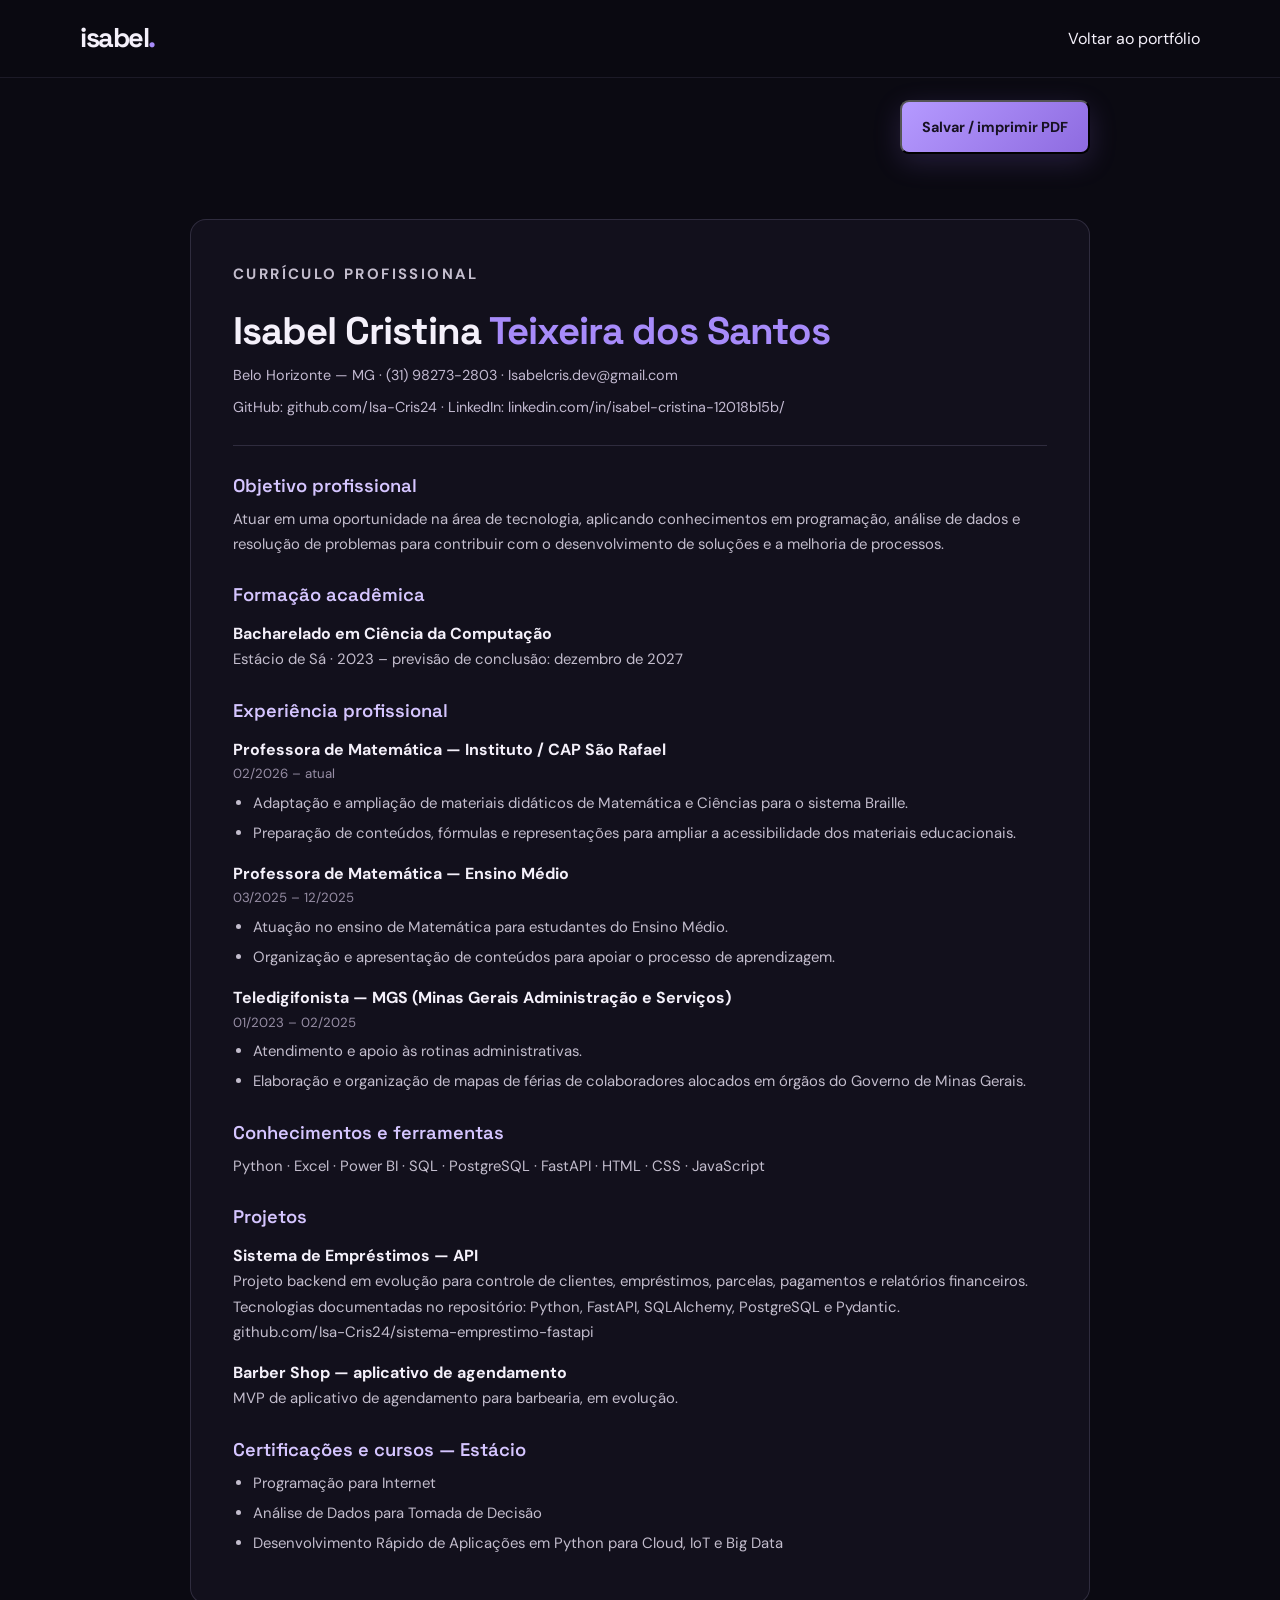
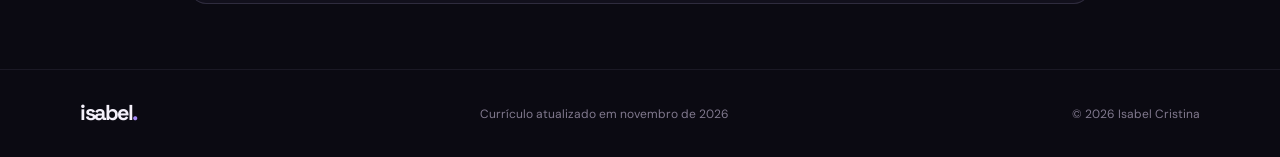
==== curriculo.html @ 8a37e99f "Cria currículo web atualizado com contato e experiências" ====
<!DOCTYPE html>
<html lang="pt-BR">
<head>
<meta charset="UTF-8">
<meta name="viewport" content="width=device-width, initial-scale=1.0">
<meta name="description" content="Currículo profissional de Isabel Cristina Teixeira dos Santos.">
<meta name="theme-color" content="#0b0a12">
<title>Currículo | Isabel Cristina</title>
<link rel="preconnect" href="https://fonts.googleapis.com">
<link rel="preconnect" href="https://fonts.gstatic.com" crossorigin>
<link href="https://fonts.googleapis.com/css2?family=DM+Sans:wght@400;500;600;700&family=Space+Grotesk:wght@500;600;700&display=swap" rel="stylesheet">
<link rel="stylesheet" href="css/style.css">
<style>
.resume{max-width:900px;margin:65px auto;padding:42px;background:#12101c;border:1px solid rgba(213,197,255,.15);border-radius:16px}
.resume-head{display:flex;justify-content:space-between;gap:24px;align-items:flex-start;border-bottom:1px solid rgba(213,197,255,.15);padding-bottom:25px;margin-bottom:28px}
.resume h1{font:700 2.4rem 'Space Grotesk',sans-serif;letter-spacing:-1px}
.resume h1 span{color:#a78bfa}
.resume .contact{color:#c2b9d0;font-size:.9rem;margin-top:8px}
.resume h2{font:600 1.15rem 'Space Grotesk',sans-serif;color:#d5c5ff;margin:26px 0 10px}
.resume p,.resume li{color:#c3bdcd;font-size:.93rem}
.resume ul{padding-left:20px}
.resume li{margin:5px 0}
.resume .job{margin:14px 0}
.resume .job strong{color:#f4f0fa}
.resume .muted{color:#968da4;font-size:.83rem}
.resume-actions{display:flex;justify-content:flex-end;gap:10px;max-width:900px;margin:22px auto}
@media(max-width:700px){.resume{margin:25px 18px;padding:24px}.resume-head{display:block}.resume h1{font-size:1.8rem}.resume-actions{margin:18px}}
@media print{body{background:#fff;color:#171222}.site-header,.resume-actions,.footer{display:none!important}.resume{margin:0 auto;padding:20px;background:#fff;border:0;color:#171222}.resume h1,.resume .job strong{color:#171222}.resume h1 span,.resume h2{color:#6240a5}.resume p,.resume li,.resume .contact,.resume .muted{color:#333}.resume h2{break-after:avoid}.resume .job{break-inside:avoid}}
</style>
</head>
<body>
<header class="site-header"><nav class="nav container"><a class="brand" href="index.html">isabel<span>.</span></a><a class="nav-contact" href="index.html#contato">Voltar ao portfólio</a></nav></header>
<main class="container">
<div class="resume-actions"><button class="button button-primary" onclick="window.print()">Salvar / imprimir PDF</button></div>
<article class="resume">
<div class="resume-head"><div><p class="eyebrow">CURRÍCULO PROFISSIONAL</p><h1>Isabel Cristina <span>Teixeira dos Santos</span></h1><p class="contact">Belo Horizonte — MG · (31) 98273-2803 · Isabelcris.dev@gmail.com</p><p class="contact">GitHub: github.com/Isa-Cris24 · LinkedIn: linkedin.com/in/isabel-cristina-12018b15b/</p></div></div>
<h2>Objetivo profissional</h2>
<p>Atuar em uma oportunidade na área de tecnologia, aplicando conhecimentos em programação, análise de dados e resolução de problemas para contribuir com o desenvolvimento de soluções e a melhoria de processos.</p>
<h2>Formação acadêmica</h2>
<div class="job"><strong>Bacharelado em Ciência da Computação</strong><p>Estácio de Sá · 2023 – previsão de conclusão: dezembro de 2027</p></div>
<h2>Experiência profissional</h2>
<div class="job"><strong>Professora de Matemática — Instituto / CAP São Rafael</strong><p class="muted">02/2026 – atual</p><ul><li>Adaptação e ampliação de materiais didáticos de Matemática e Ciências para o sistema Braille.</li><li>Preparação de conteúdos, fórmulas e representações para ampliar a acessibilidade dos materiais educacionais.</li></ul></div>
<div class="job"><strong>Professora de Matemática — Ensino Médio</strong><p class="muted">03/2025 – 12/2025</p><ul><li>Atuação no ensino de Matemática para estudantes do Ensino Médio.</li><li>Organização e apresentação de conteúdos para apoiar o processo de aprendizagem.</li></ul></div>
<div class="job"><strong>Teledigifonista — MGS (Minas Gerais Administração e Serviços)</strong><p class="muted">01/2023 – 02/2025</p><ul><li>Atendimento e apoio às rotinas administrativas.</li><li>Elaboração e organização de mapas de férias de colaboradores alocados em órgãos do Governo de Minas Gerais.</li></ul></div>
<h2>Conhecimentos e ferramentas</h2>
<p>Python · Excel · Power BI · SQL · PostgreSQL · FastAPI · HTML · CSS · JavaScript</p>
<h2>Projetos</h2>
<div class="job"><strong>Sistema de Empréstimos — API</strong><p>Projeto backend em evolução para controle de clientes, empréstimos, parcelas, pagamentos e relatórios financeiros. Tecnologias documentadas no repositório: Python, FastAPI, SQLAlchemy, PostgreSQL e Pydantic.</p><p><a href="https://github.com/Isa-Cris24/sistema-emprestimo-fastapi" target="_blank" rel="noopener noreferrer">github.com/Isa-Cris24/sistema-emprestimo-fastapi</a></p></div>
<div class="job"><strong>Barber Shop — aplicativo de agendamento</strong><p>MVP de aplicativo de agendamento para barbearia, em evolução.</p></div>
<h2>Certificações e cursos — Estácio</h2>
<ul><li>Programação para Internet</li><li>Análise de Dados para Tomada de Decisão</li><li>Desenvolvimento Rápido de Aplicações em Python para Cloud, IoT e Big Data</li></ul>
</article>
</main>
<footer class="footer"><div class="container footer-inner"><a class="brand" href="index.html">isabel<span>.</span></a><p>Currículo atualizado em novembro de 2026</p><span>© 2026 Isabel Cristina</span></div></footer>
</body>
</html>
---- css/style.css ----
:root{--bg:#0b0a12;--surface:#12101c;--surface-2:#191625;--text:#f4f0fa;--muted:#aaa3b8;--purple:#a78bfa;--lilac:#d5c5ff;--line:rgba(213,197,255,.14);--container:1120px;--font:'DM Sans',sans-serif;--display:'Space Grotesk',sans-serif}
*{box-sizing:border-box;margin:0;padding:0}
html{scroll-behavior:smooth;scroll-padding-top:88px}
body{background:var(--bg);color:var(--text);font-family:var(--font);line-height:1.7;overflow-x:hidden}
a{color:inherit;text-decoration:none}
img{display:block;max-width:100%}
button{font:inherit}
::selection{background:rgba(167,139,250,.35);color:#fff}
.skip-link{position:absolute;top:-60px;left:1rem;z-index:2000;background:var(--lilac);color:#171222;padding:.7rem 1rem;border-radius:8px}
.skip-link:focus{top:1rem}
.container{width:min(var(--container),calc(100% - 48px));margin-inline:auto}
.section{padding:112px 0}
.section-muted{background:linear-gradient(180deg,rgba(25,22,37,.72),rgba(18,16,28,.72));border-block:1px solid rgba(213,197,255,.06)}
.site-header{height:78px;position:sticky;top:0;z-index:100;background:rgba(11,10,18,.84);backdrop-filter:blur(18px);border-bottom:1px solid rgba(213,197,255,.09)}
.nav{height:100%;display:flex;align-items:center;justify-content:space-between}
.brand{font-family:var(--display);font-size:1.7rem;font-weight:700;letter-spacing:-1.5px}
.brand span{color:var(--purple)}
.nav-links{display:flex;align-items:center;gap:32px;list-style:none}
.nav-links a{font-size:.9rem;color:#c5bfd0;transition:color .2s}
.nav-links a:hover,.nav-links a:focus-visible{color:var(--lilac)}
.nav-links .nav-contact{border:1px solid rgba(167,139,250,.5);padding:10px 16px;border-radius:8px;color:var(--lilac)}
.nav-contact i{font-size:.75rem;margin-left:5px}
.menu-toggle{display:none;background:none;border:0;color:var(--text);font-size:1.4rem;cursor:pointer}
.hero{min-height:calc(100svh - 78px);position:relative;display:flex;align-items:center;overflow:hidden;padding:90px 0 105px}
.hero-grid{display:grid;grid-template-columns:1.15fr .85fr;align-items:center;gap:70px;position:relative;z-index:1}
.hero-glow{position:absolute;border-radius:50%;filter:blur(90px);opacity:.16;pointer-events:none}
.glow-one{width:430px;height:430px;background:#8956e8;top:8%;left:-180px}
.glow-two{width:360px;height:360px;background:#5b3c9e;right:-130px;bottom:-80px}
.eyebrow{font-size:.72rem;letter-spacing:2.4px;color:var(--lilac);font-weight:700;margin-bottom:18px}
.status-dot{display:inline-block;width:7px;height:7px;background:#a78bfa;border-radius:50%;margin-right:8px;box-shadow:0 0 12px #a78bfa}
.hero-greeting{font-size:1.1rem;color:var(--muted);margin-bottom:4px}
.hero h1{font:700 clamp(3.6rem,7vw,6.4rem)/1.02 var(--display);letter-spacing:-5px;margin-bottom:18px}
.hero h1 span,.section-heading h2 span{color:var(--purple)}
.hero h2{font:500 clamp(1.15rem,2vw,1.55rem)/1.5 var(--display);color:#e5dff0;letter-spacing:-.5px}
.role-line{color:var(--muted);font-size:.92em}
.typing{color:var(--lilac);font-weight:600}
.cursor{color:var(--purple);animation:blink .8s infinite}
@keyframes blink{50%{opacity:0}}
.hero-description{max-width:590px;color:var(--muted);font-size:1.02rem;margin:24px 0 30px}
.hero-actions,.contact-actions{display:flex;flex-wrap:wrap;gap:13px}
.button{display:inline-flex;align-items:center;gap:10px;justify-content:center;padding:13px 20px;border-radius:9px;font-size:.9rem;font-weight:700;transition:transform .2s,background .2s,border .2s}
.button:hover{transform:translateY(-3px)}
.button-primary{background:linear-gradient(135deg,#b59aff,#8e6be0);color:#171222;box-shadow:0 8px 28px rgba(142,107,224,.2)}
.button-secondary{border:1px solid rgba(213,197,255,.25);color:var(--text);background:rgba(255,255,255,.02)}
.button-secondary:hover{border-color:var(--purple)}
.social-links{display:flex;gap:18px;margin-top:34px}
.social-links a{width:38px;height:38px;display:grid;place-items:center;border:1px solid var(--line);border-radius:50%;color:#cfc4e4;transition:.2s}
.social-links a:hover{background:var(--surface-2);color:var(--lilac);transform:translateY(-3px)}
.hero-visual{display:flex;align-items:center;flex-direction:column}
.portrait-frame{width:min(360px,80vw);aspect-ratio:1;position:relative;display:grid;place-items:center}
.hero-photo{width:76%;height:76%;object-fit:cover;object-position:center 30%;border-radius:50%;position:relative;z-index:2;border:5px solid #211a32;box-shadow:0 25px 80px rgba(0,0,0,.5)}
.portrait-orbit{position:absolute;border:1px solid rgba(185,157,255,.32);border-radius:50%;inset:4%;transform:rotate(-24deg)}
.orbit-b{inset:0;border-color:rgba(185,157,255,.13);transform:rotate(32deg) scaleX(.86)}
.floating-card{position:absolute;z-index:3;right:-3%;bottom:14%;display:flex;gap:12px;align-items:center;padding:13px 17px;background:rgba(25,22,37,.94);border:1px solid rgba(213,197,255,.2);border-radius:13px;box-shadow:0 12px 40px rgba(0,0,0,.4)}
.floating-icon{width:36px;height:36px;display:grid;place-items:center;background:rgba(167,139,250,.17);border-radius:9px;color:var(--lilac)}
.floating-card strong,.floating-card small{display:block;line-height:1.4}
.floating-card strong{font-size:.84rem}
.floating-card small{font-size:.72rem;color:var(--muted)}
.visual-caption{font-size:.75rem;color:#837b91;letter-spacing:.5px;margin-top:18px}
.scroll-cue{position:absolute;bottom:25px;left:50%;transform:translateX(-50%);display:flex;align-items:center;gap:10px;color:#81798e;font-size:.72rem;letter-spacing:1px}
.scroll-cue span{height:26px;width:16px;border:1px solid #726487;border-radius:12px;position:relative}
.scroll-cue span:after{content:"";position:absolute;top:5px;left:6px;width:2px;height:5px;background:var(--lilac);border-radius:3px;animation:scroll 1.4s infinite}
@keyframes scroll{to{transform:translateY(8px);opacity:0}}
.section-heading{max-width:720px;margin:0 auto 55px;text-align:center}
.section-heading .eyebrow{margin-bottom:13px}
.section-heading h2{font:600 clamp(2rem,4vw,3rem)/1.2 var(--display);letter-spacing:-1.5px}
.section-intro{color:var(--muted);margin:16px auto 0;max-width:590px}
.about-grid{display:grid;grid-template-columns:1fr;gap:0;align-items:center;max-width:820px;margin:auto}.about-copy{max-width:820px}
.about-photo-wrap{display:none}
.about-photo{display:none}
.photo-decoration{position:absolute;inset:18px -18px -18px 18px;border:1px solid rgba(167,139,250,.55);border-radius:16px}
.about-copy p{color:var(--muted);margin-bottom:17px}
.about-copy strong{color:#e7dcff;font-weight:600}
.about-highlights{display:flex;flex-wrap:wrap;gap:10px;margin-top:27px}
.about-highlights div{display:flex;align-items:center;gap:9px;padding:10px 13px;border:1px solid var(--line);border-radius:8px;color:#d9d0e8;font-size:.8rem;background:rgba(255,255,255,.018)}
.about-highlights i{color:var(--purple)}
.timeline{max-width:820px;margin:auto;position:relative}
.timeline:before{content:"";position:absolute;left:21px;top:10px;bottom:10px;width:1px;background:linear-gradient(var(--purple),rgba(167,139,250,.1))}
.timeline-item{position:relative;padding-left:66px;margin-bottom:25px}
.timeline-marker{position:absolute;left:0;top:21px;width:43px;height:43px;display:grid;place-items:center;border-radius:12px;background:#211a32;border:1px solid rgba(167,139,250,.35);color:var(--lilac);z-index:1}
.timeline-card{background:rgba(255,255,255,.025);border:1px solid var(--line);padding:23px 26px;border-radius:13px}
.timeline-meta,.project-topline{display:flex;align-items:center;justify-content:space-between;gap:12px;flex-wrap:wrap}
.timeline-meta{font-size:.77rem;color:var(--lilac);margin-bottom:9px}
.tag{font-size:.68rem;padding:4px 9px;border:1px solid rgba(167,139,250,.25);border-radius:20px;color:#cfc0ef;background:rgba(167,139,250,.08);white-space:nowrap}
.timeline-card h3,.project-content h3{font:600 1.2rem var(--display);margin-bottom:5px}
.timeline-card h4{font-size:.86rem;color:#b2a7c5;font-weight:500;margin-bottom:12px}
.timeline-card p{color:var(--muted);font-size:.9rem}
.project-grid{display:grid;grid-template-columns:repeat(2,1fr);gap:22px}
.project-card{overflow:hidden;border:1px solid var(--line);border-radius:15px;background:linear-gradient(145deg,#171422,#100e18);transition:transform .25s,border-color .25s}
.project-card:hover{transform:translateY(-5px);border-color:rgba(167,139,250,.45)}
.project-featured{grid-column:1/-1;display:grid;grid-template-columns:.85fr 1.15fr}
.project-art{min-height:220px;position:relative;display:grid;place-items:center;overflow:hidden;background:radial-gradient(circle at 50% 40%,rgba(129,91,205,.28),transparent 65%),#151120}
.project-featured .project-art{min-height:310px}
.art-window{width:62%;padding:23px;background:#100e18;border:1px solid rgba(190,165,255,.28);border-radius:12px;box-shadow:0 18px 55px #08070d;transform:rotate(-5deg)}
.art-window span{display:inline-block;width:7px;height:7px;border-radius:50%;background:#a78bfa;margin-right:4px}
.art-window code{display:block;color:#cfc1f5;font:500 .9rem/2 var(--display);margin-top:20px}
.art-symbol{position:absolute;right:12%;bottom:12%;font-size:2rem;color:rgba(207,190,255,.45)}
.art-mobile{background:radial-gradient(circle,rgba(142,107,224,.25),transparent 68%),#151120}
.phone-mock{width:130px;height:205px;border:4px solid #51446e;border-radius:22px;background:#0c0a12;padding:12px 8px;box-shadow:0 15px 40px #09070e;transform:rotate(7deg)}
.phone-speaker{height:4px;width:34px;background:#554b68;border-radius:5px;margin:0 auto 14px}
.phone-screen{display:flex;flex-direction:column;align-items:center;gap:8px;text-align:center;color:#e7dcff;font-size:.7rem}
.phone-screen>i{font-size:1.3rem;color:#b69aff}
.phone-screen small{font-size:.55rem;color:#aaa}
.phone-slot{width:100%;padding:5px 2px;background:#211a32;border-radius:5px;font-size:.56rem}
.art-access{background:radial-gradient(circle,rgba(142,107,224,.23),transparent 68%),#151120}
.braille-dots{display:grid;grid-template-columns:repeat(2,13px);grid-template-rows:repeat(3,13px);gap:10px;transform:rotate(-12deg)}
.braille-dots i{width:13px;height:13px;border-radius:50%;background:#c5aaff;box-shadow:0 0 16px rgba(167,139,250,.4)}
.project-content{padding:27px}
.project-type{font-size:.68rem;letter-spacing:1.4px;color:var(--lilac);font-weight:700}
.project-content h3{font-size:1.35rem;margin:15px 0 10px}
.project-content>p{font-size:.88rem;color:var(--muted)}
.tech-list{display:flex;flex-wrap:wrap;gap:7px;margin:19px 0}
.tech-list span,.skill-chips span{font-size:.7rem;padding:6px 9px;border-radius:6px;background:rgba(167,139,250,.09);border:1px solid rgba(167,139,250,.15);color:#d5c9ed}
.project-link{display:inline-flex;gap:9px;align-items:center;font-size:.82rem;color:var(--lilac);font-weight:700;margin-top:4px}
.project-link:hover{color:#fff}
.project-note{font-size:.72rem!important;color:#857d91!important;margin-top:-8px}
.projects-footnote{font-size:.78rem;color:#837b91;margin-top:24px;text-align:center}
.skills-grid{display:grid;grid-template-columns:repeat(3,1fr);gap:18px}
.skill-group{padding:27px;background:rgba(255,255,255,.025);border:1px solid var(--line);border-radius:13px}
.skill-icon{width:45px;height:45px;display:grid;place-items:center;background:rgba(167,139,250,.12);border-radius:11px;color:var(--lilac);font-size:1.1rem;margin-bottom:19px}
.skill-group h3{font:600 1.05rem var(--display);margin-bottom:17px}
.skill-chips{display:flex;flex-wrap:wrap;gap:8px}
.skill-chips span{font-size:.72rem}
.education-card{max-width:780px;margin:0 auto 18px;display:flex;align-items:center;gap:22px;padding:25px;background:linear-gradient(110deg,rgba(167,139,250,.12),rgba(255,255,255,.02));border:1px solid rgba(167,139,250,.23);border-radius:13px}
.education-icon{width:58px;height:58px;flex-shrink:0;display:grid;place-items:center;border-radius:13px;background:#251d38;color:var(--lilac);font-size:1.5rem}
.education-label{font-size:.68rem;letter-spacing:1.5px;color:var(--lilac);font-weight:700}
.education-card h3{font:600 1.35rem var(--display);margin:5px 0}
.education-card p,.cert-card p{font-size:.82rem;color:var(--muted)}
.cert-grid{max-width:780px;margin:auto;display:grid;grid-template-columns:1fr 1fr;gap:13px}
.cert-card{display:flex;gap:15px;align-items:flex-start;padding:19px;background:rgba(255,255,255,.025);border:1px solid var(--line);border-radius:11px}
.cert-card:last-child{grid-column:1/-1}
.cert-card>i{color:var(--purple);font-size:1.2rem;margin-top:4px}
.cert-card h3{font:600 .94rem/1.4 var(--display);margin-bottom:6px}
.contact-section{padding:75px 0;background:radial-gradient(ellipse at 15% 50%,rgba(120,83,191,.2),transparent 55%),#151120;border-block:1px solid var(--line)}
.contact-inner{display:flex;align-items:center;justify-content:space-between;gap:35px}
.contact-inner h2{font:600 clamp(1.8rem,4vw,2.8rem)/1.2 var(--display);letter-spacing:-1px}
.contact-inner p:not(.eyebrow){color:var(--muted);max-width:550px;margin-top:12px}
.contact-actions{flex-shrink:0}
.footer{padding:25px 0;border-top:1px solid rgba(213,197,255,.08)}
.footer-inner{display:flex;align-items:center;justify-content:space-between;gap:20px}
.footer-inner p,.footer-inner>span{font-size:.75rem;color:#81798e}
.footer .brand{font-size:1.35rem}
:focus-visible{outline:2px solid var(--lilac);outline-offset:4px}
@media(max-width:900px){.nav-links{gap:18px}.hero-grid{gap:30px}.hero h1{letter-spacing:-3px}.about-grid{gap:45px}.skills-grid{grid-template-columns:1fr 1fr}.skill-group:last-child{grid-column:1/-1}.project-featured{grid-template-columns:1fr 1fr}}
@media(max-width:700px){.container{width:min(100% - 36px,var(--container))}.section{padding:78px 0}.site-header{height:68px}.menu-toggle{display:block}.nav-links{display:none;position:absolute;top:68px;left:0;right:0;padding:15px 22px 22px;background:rgba(15,13,23,.98);border-bottom:1px solid var(--line);flex-direction:column;align-items:stretch;gap:0}.nav-links.open{display:flex}.nav-links li a{display:block;padding:12px 4px}.nav-links .nav-contact{display:inline-block;margin-top:8px;padding:9px 13px}.hero{min-height:auto;padding:76px 0 95px}.hero-grid{grid-template-columns:1fr;text-align:center;gap:42px}.hero-copy{order:1}.hero-visual{order:0}.hero-description{margin-inline:auto}.hero-actions,.social-links{justify-content:center}.hero h1{font-size:clamp(3.4rem,14vw,5.2rem)}.hero h2{font-size:1.12rem}.portrait-frame{width:min(270px,72vw)}.floating-card{right:-5%;bottom:10%}.scroll-cue{display:none}.section-heading{margin-bottom:38px}.section-heading h2{font-size:2rem}.about-grid{grid-template-columns:1fr;gap:40px}.about-photo-wrap{width:210px}.about-copy{text-align:left}.project-grid{grid-template-columns:1fr}.project-featured{grid-column:auto;grid-template-columns:1fr}.project-featured .project-art{min-height:230px}.project-art{min-height:205px}.skills-grid{grid-template-columns:1fr}.skill-group:last-child{grid-column:auto}.cert-grid{grid-template-columns:1fr}.cert-card:last-child{grid-column:auto}.contact-inner{align-items:flex-start;flex-direction:column}.footer-inner{flex-direction:column;text-align:center;gap:8px}}
@media(max-width:420px){.hero-actions{flex-direction:column}.hero-actions .button{width:100%}.timeline-item{padding-left:52px}.timeline:before{left:17px}.timeline-marker{width:36px;height:36px}.timeline-card{padding:19px}.education-card{align-items:flex-start;padding:19px}.education-icon{width:45px;height:45px}.floating-card{right:-10%;padding:10px 12px}}
@media(prefers-reduced-motion:reduce){*,*::before,*::after{scroll-behavior:auto!important;animation-duration:.01ms!important;animation-iteration-count:1!important;transition-duration:.01ms!important}}

.contact-phone{margin-top:10px;color:var(--lilac)!important;font-weight:600}
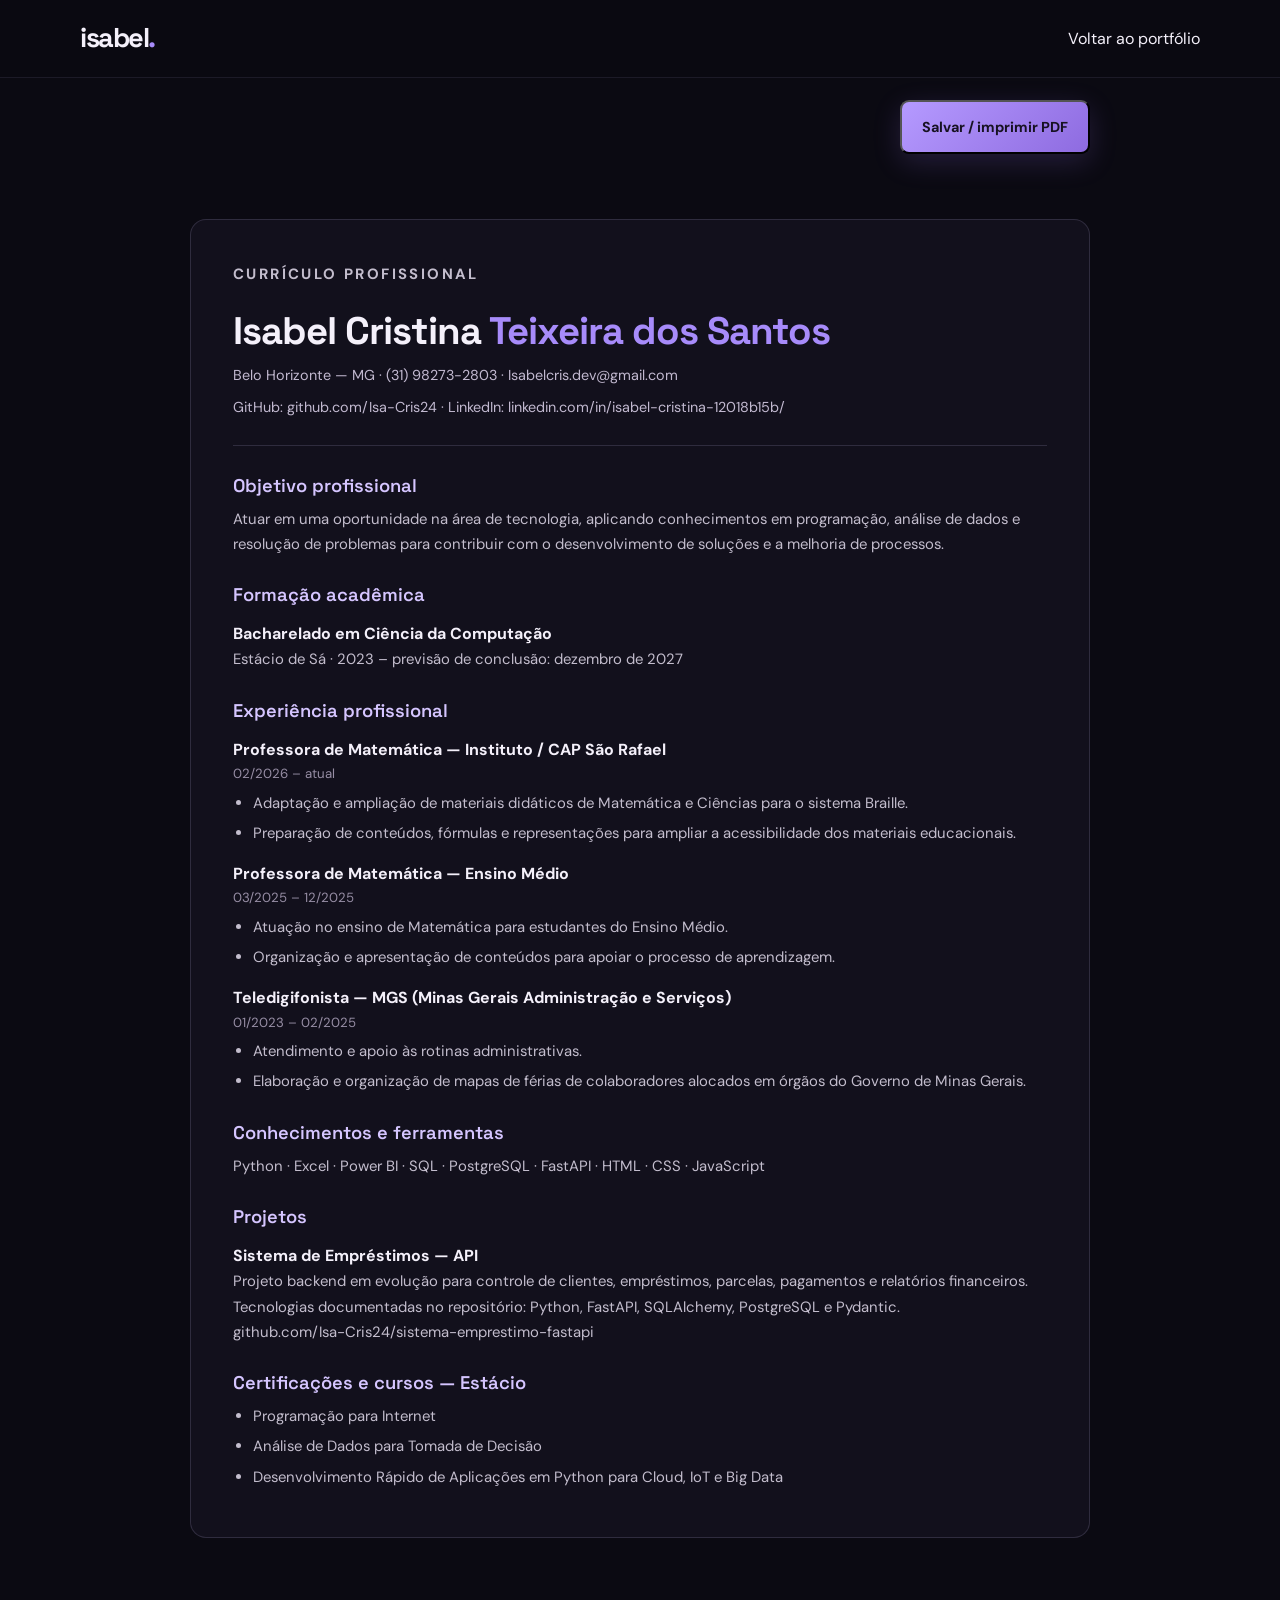
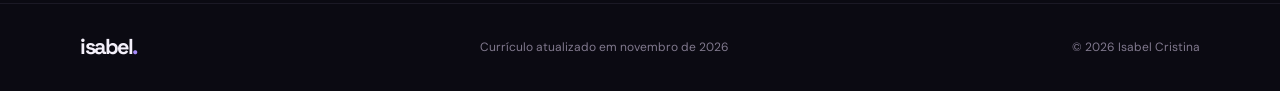
==== commit 29b7dfc8: "Remove Barber Shop do currículo web" ====
--- a/curriculo.html
+++ b/curriculo.html
@@ -46,7 +46,6 @@
 <p>Python · Excel · Power BI · SQL · PostgreSQL · FastAPI · HTML · CSS · JavaScript</p>
 <h2>Projetos</h2>
 <div class="job"><strong>Sistema de Empréstimos — API</strong><p>Projeto backend em evolução para controle de clientes, empréstimos, parcelas, pagamentos e relatórios financeiros. Tecnologias documentadas no repositório: Python, FastAPI, SQLAlchemy, PostgreSQL e Pydantic.</p><p><a href="https://github.com/Isa-Cris24/sistema-emprestimo-fastapi" target="_blank" rel="noopener noreferrer">github.com/Isa-Cris24/sistema-emprestimo-fastapi</a></p></div>
-<div class="job"><strong>Barber Shop — aplicativo de agendamento</strong><p>MVP de aplicativo de agendamento para barbearia, em evolução.</p></div>
 <h2>Certificações e cursos — Estácio</h2>
 <ul><li>Programação para Internet</li><li>Análise de Dados para Tomada de Decisão</li><li>Desenvolvimento Rápido de Aplicações em Python para Cloud, IoT e Big Data</li></ul>
 </article>
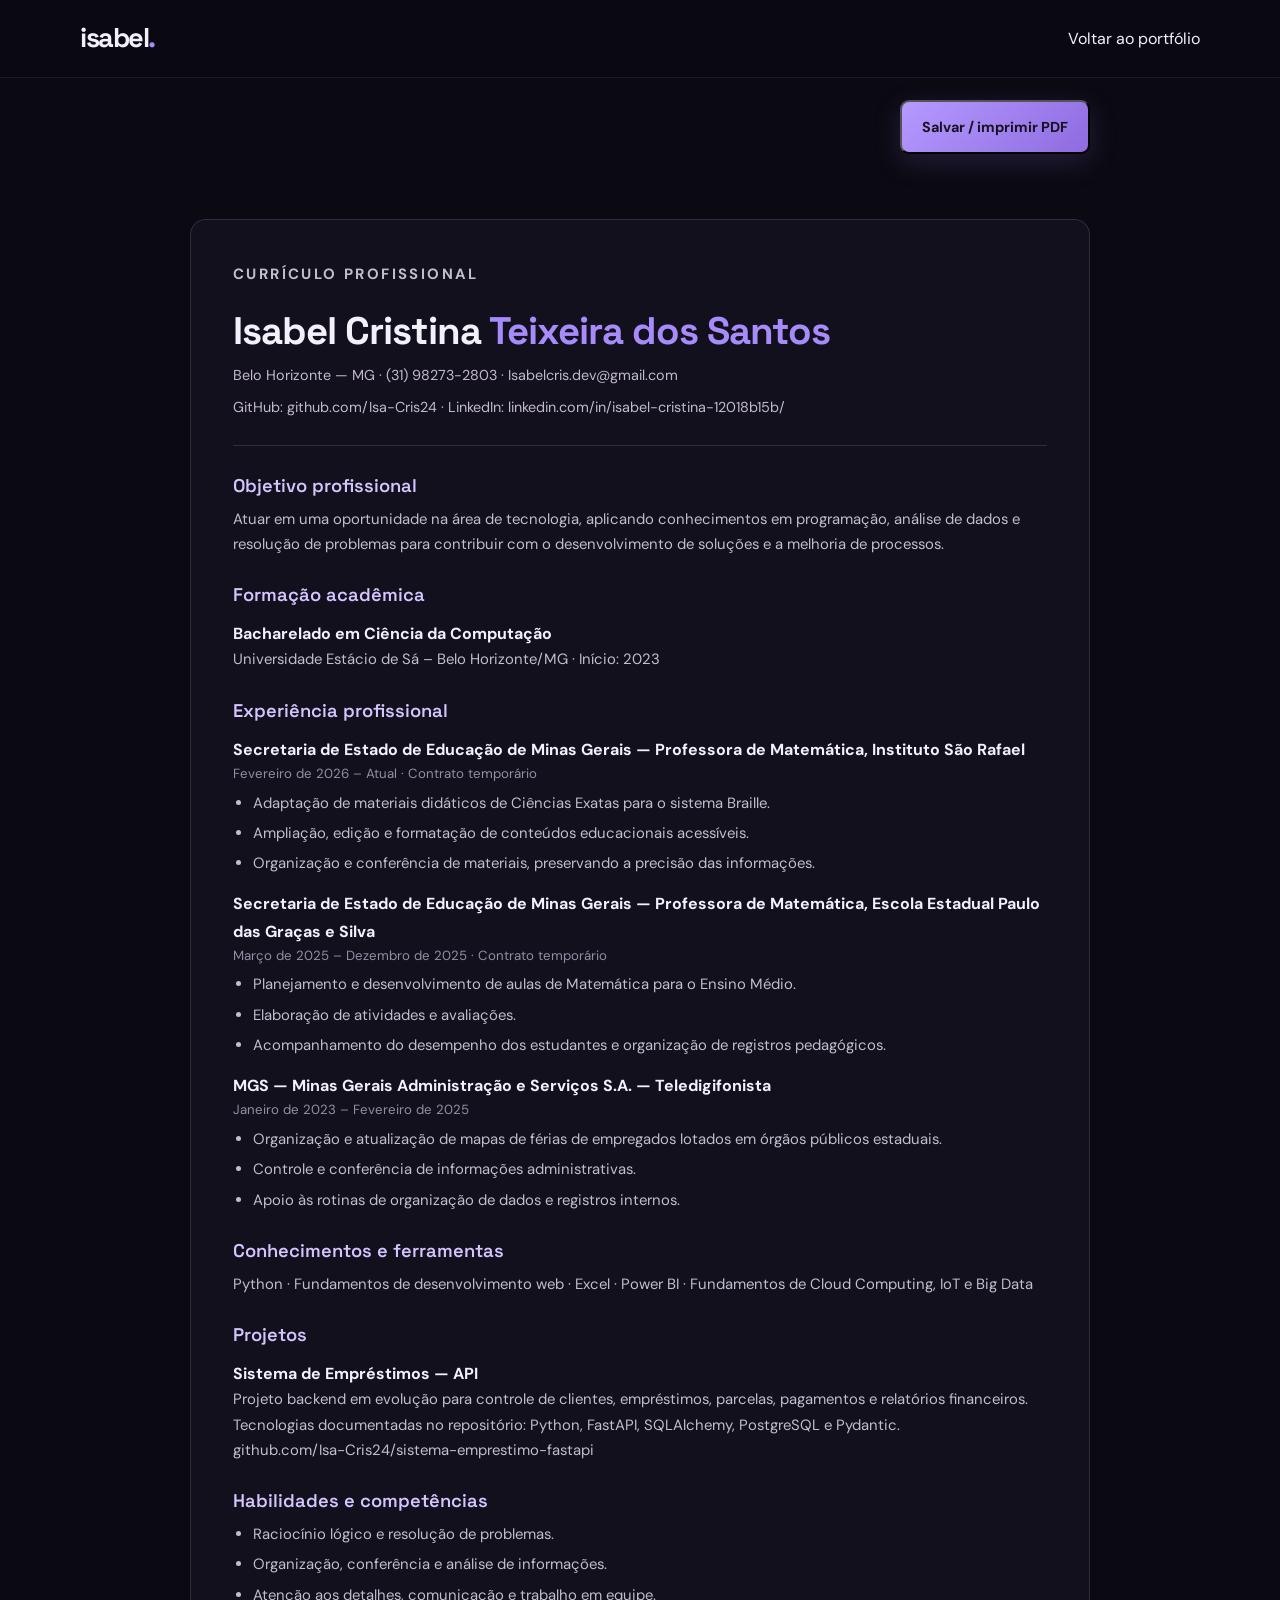
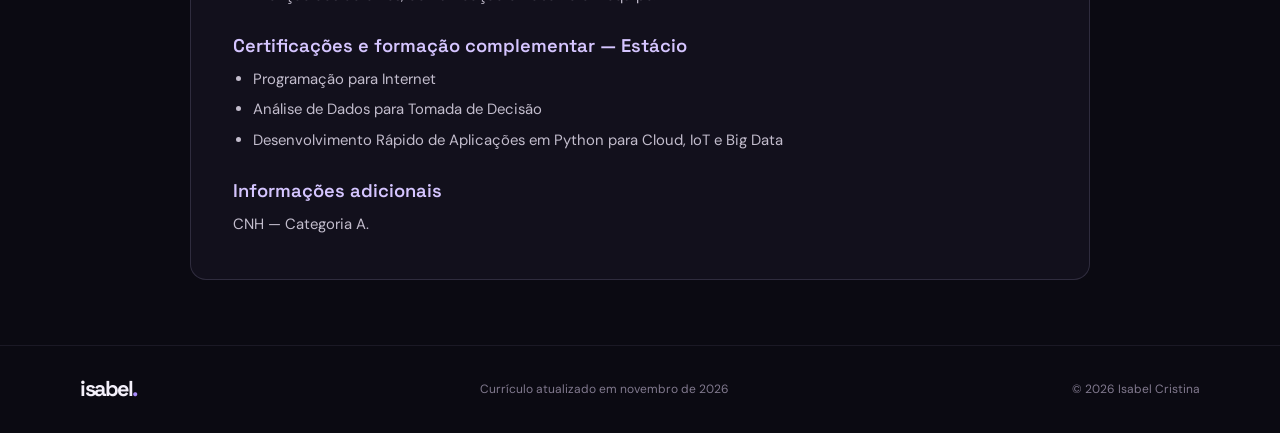
==== commit 7056bb25: "Atualiza currículo web conforme PDF fornecido" ====
--- a/curriculo.html
+++ b/curriculo.html
@@ -37,17 +37,20 @@
 <h2>Objetivo profissional</h2>
 <p>Atuar em uma oportunidade na área de tecnologia, aplicando conhecimentos em programação, análise de dados e resolução de problemas para contribuir com o desenvolvimento de soluções e a melhoria de processos.</p>
 <h2>Formação acadêmica</h2>
-<div class="job"><strong>Bacharelado em Ciência da Computação</strong><p>Estácio de Sá · 2023 – previsão de conclusão: dezembro de 2027</p></div>
+<div class="job"><strong>Bacharelado em Ciência da Computação</strong><p>Universidade Estácio de Sá – Belo Horizonte/MG · Início: 2023</p></div>
 <h2>Experiência profissional</h2>
-<div class="job"><strong>Professora de Matemática — Instituto / CAP São Rafael</strong><p class="muted">02/2026 – atual</p><ul><li>Adaptação e ampliação de materiais didáticos de Matemática e Ciências para o sistema Braille.</li><li>Preparação de conteúdos, fórmulas e representações para ampliar a acessibilidade dos materiais educacionais.</li></ul></div>
-<div class="job"><strong>Professora de Matemática — Ensino Médio</strong><p class="muted">03/2025 – 12/2025</p><ul><li>Atuação no ensino de Matemática para estudantes do Ensino Médio.</li><li>Organização e apresentação de conteúdos para apoiar o processo de aprendizagem.</li></ul></div>
-<div class="job"><strong>Teledigifonista — MGS (Minas Gerais Administração e Serviços)</strong><p class="muted">01/2023 – 02/2025</p><ul><li>Atendimento e apoio às rotinas administrativas.</li><li>Elaboração e organização de mapas de férias de colaboradores alocados em órgãos do Governo de Minas Gerais.</li></ul></div>
+<div class="job"><strong>Secretaria de Estado de Educação de Minas Gerais — Professora de Matemática, Instituto São Rafael</strong><p class="muted">Fevereiro de 2026 – Atual · Contrato temporário</p><ul><li>Adaptação de materiais didáticos de Ciências Exatas para o sistema Braille.</li><li>Ampliação, edição e formatação de conteúdos educacionais acessíveis.</li><li>Organização e conferência de materiais, preservando a precisão das informações.</li></ul></div>
+<div class="job"><strong>Secretaria de Estado de Educação de Minas Gerais — Professora de Matemática, Escola Estadual Paulo das Graças e Silva</strong><p class="muted">Março de 2025 – Dezembro de 2025 · Contrato temporário</p><ul><li>Planejamento e desenvolvimento de aulas de Matemática para o Ensino Médio.</li><li>Elaboração de atividades e avaliações.</li><li>Acompanhamento do desempenho dos estudantes e organização de registros pedagógicos.</li></ul></div>
+<div class="job"><strong>MGS — Minas Gerais Administração e Serviços S.A. — Teledigifonista</strong><p class="muted">Janeiro de 2023 – Fevereiro de 2025</p><ul><li>Organização e atualização de mapas de férias de empregados lotados em órgãos públicos estaduais.</li><li>Controle e conferência de informações administrativas.</li><li>Apoio às rotinas de organização de dados e registros internos.</li></ul></div>
 <h2>Conhecimentos e ferramentas</h2>
-<p>Python · Excel · Power BI · SQL · PostgreSQL · FastAPI · HTML · CSS · JavaScript</p>
+<p>Python · Fundamentos de desenvolvimento web · Excel · Power BI · Fundamentos de Cloud Computing, IoT e Big Data</p>
 <h2>Projetos</h2>
 <div class="job"><strong>Sistema de Empréstimos — API</strong><p>Projeto backend em evolução para controle de clientes, empréstimos, parcelas, pagamentos e relatórios financeiros. Tecnologias documentadas no repositório: Python, FastAPI, SQLAlchemy, PostgreSQL e Pydantic.</p><p><a href="https://github.com/Isa-Cris24/sistema-emprestimo-fastapi" target="_blank" rel="noopener noreferrer">github.com/Isa-Cris24/sistema-emprestimo-fastapi</a></p></div>
-<h2>Certificações e cursos — Estácio</h2>
+<h2>Habilidades e competências</h2>
+<ul><li>Raciocínio lógico e resolução de problemas.</li><li>Organização, conferência e análise de informações.</li><li>Atenção aos detalhes, comunicação e trabalho em equipe.</li></ul>
+<h2>Certificações e formação complementar — Estácio</h2>
 <ul><li>Programação para Internet</li><li>Análise de Dados para Tomada de Decisão</li><li>Desenvolvimento Rápido de Aplicações em Python para Cloud, IoT e Big Data</li></ul>
+<h2>Informações adicionais</h2><p>CNH — Categoria A.</p>
 </article>
 </main>
 <footer class="footer"><div class="container footer-inner"><a class="brand" href="index.html">isabel<span>.</span></a><p>Currículo atualizado em novembro de 2026</p><span>© 2026 Isabel Cristina</span></div></footer>
--- a/css/style.css
+++ b/css/style.css
@@ -147,3 +147,9 @@
 @media(prefers-reduced-motion:reduce){*,*::before,*::after{scroll-behavior:auto!important;animation-duration:.01ms!important;animation-iteration-count:1!important;transition-duration:.01ms!important}}
 
 .contact-phone{margin-top:10px;color:var(--lilac)!important;font-weight:600}
+
+.contact-phone{margin-top:10px;color:var(--lilac)!important;font-weight:600}
+.project-details{margin:18px 0 12px;padding:14px 16px;border:1px solid rgba(167,139,250,.17);background:rgba(167,139,250,.055);border-radius:9px}
+.project-details strong{font-size:.78rem;color:#e8defa}
+.project-details ul{margin:8px 0 0;padding-left:18px;color:var(--muted);font-size:.78rem}
+.project-details li{margin:4px 0}
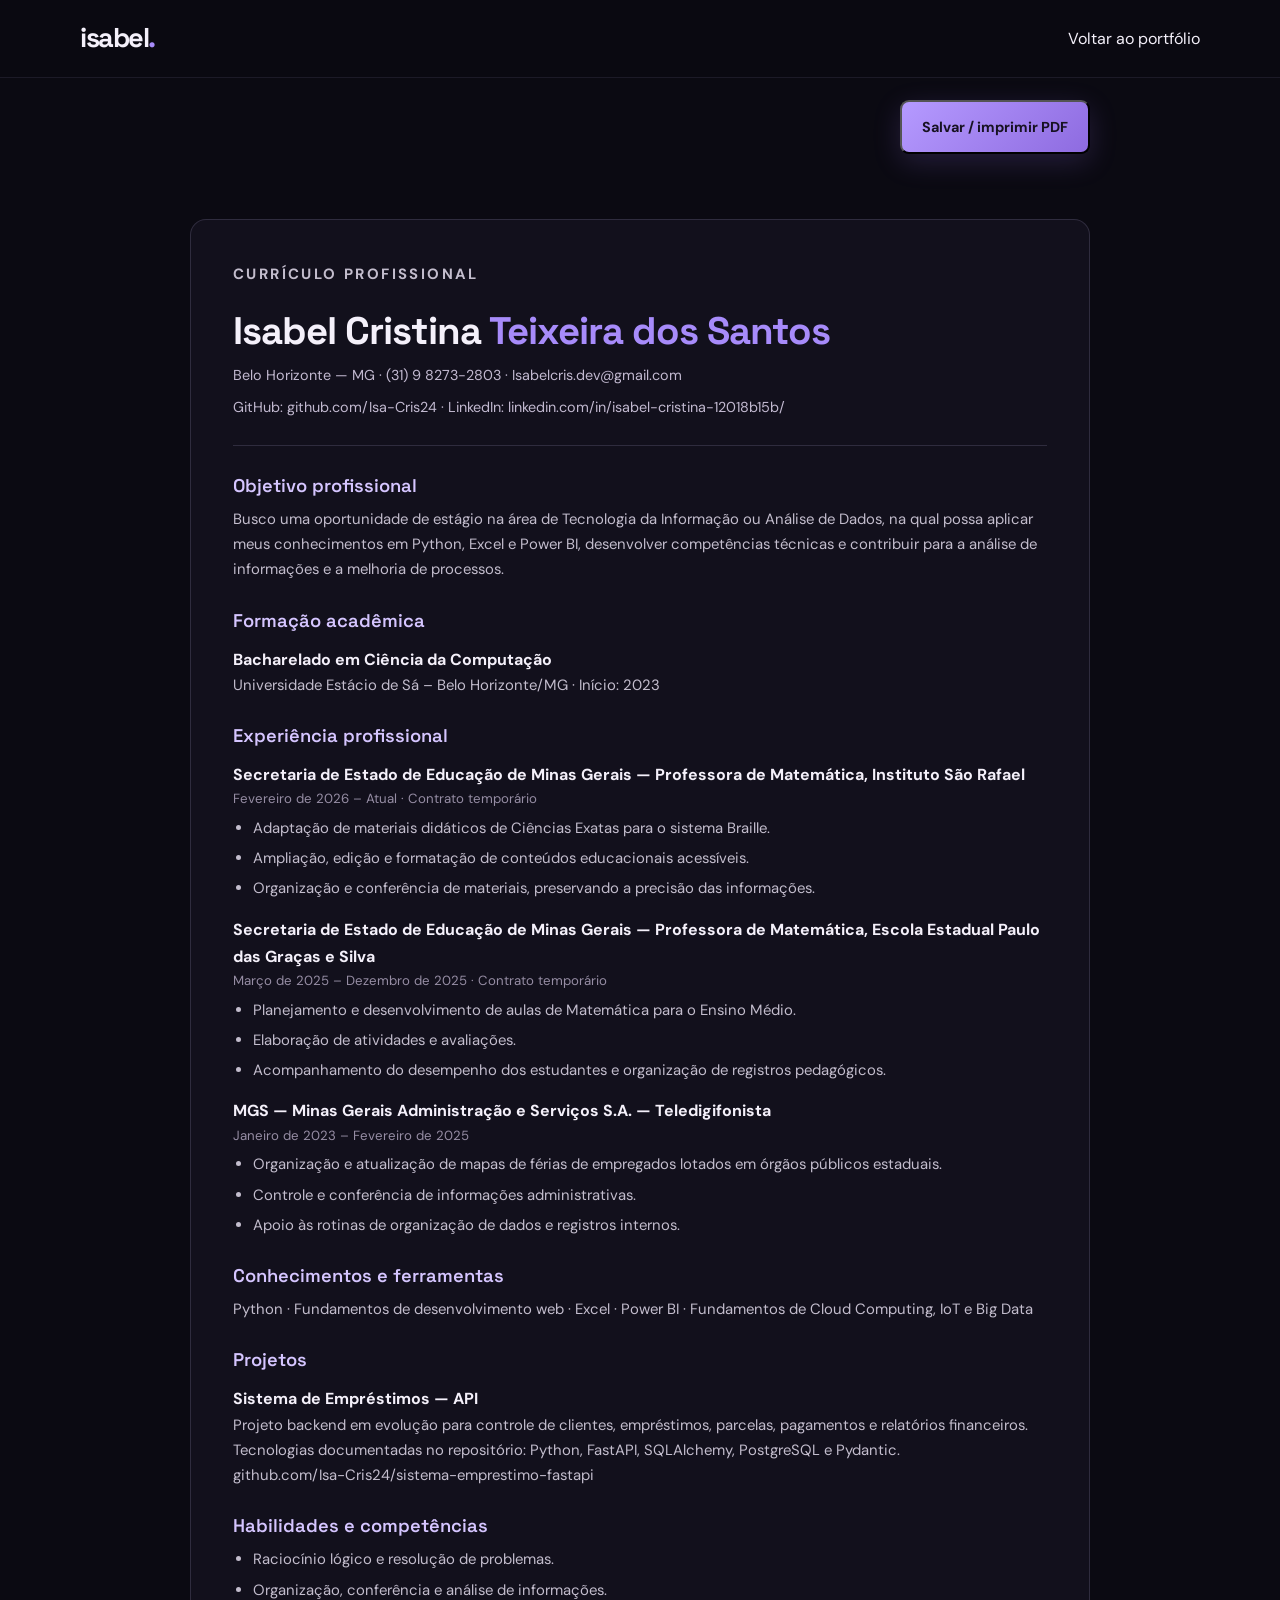
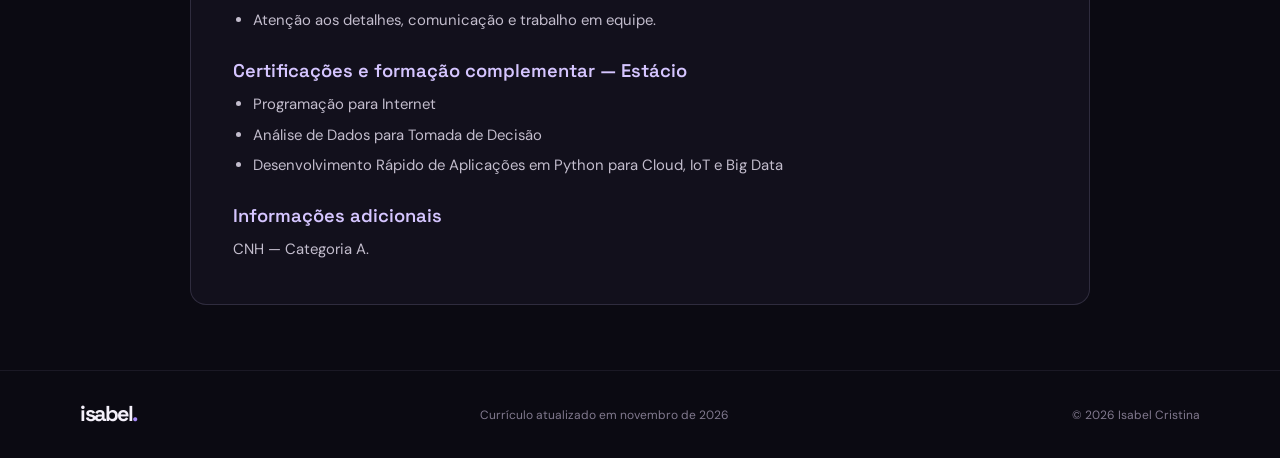
==== commit b62fe8f9: "Alinha objetivo e contato ao PDF enviado" ====
--- a/curriculo.html
+++ b/curriculo.html
@@ -33,9 +33,9 @@
 <main class="container">
 <div class="resume-actions"><button class="button button-primary" onclick="window.print()">Salvar / imprimir PDF</button></div>
 <article class="resume">
-<div class="resume-head"><div><p class="eyebrow">CURRÍCULO PROFISSIONAL</p><h1>Isabel Cristina <span>Teixeira dos Santos</span></h1><p class="contact">Belo Horizonte — MG · (31) 98273-2803 · Isabelcris.dev@gmail.com</p><p class="contact">GitHub: github.com/Isa-Cris24 · LinkedIn: linkedin.com/in/isabel-cristina-12018b15b/</p></div></div>
+<div class="resume-head"><div><p class="eyebrow">CURRÍCULO PROFISSIONAL</p><h1>Isabel Cristina <span>Teixeira dos Santos</span></h1><p class="contact">Belo Horizonte — MG · (31) 9 8273-2803 · Isabelcris.dev@gmail.com</p><p class="contact">GitHub: github.com/Isa-Cris24 · LinkedIn: linkedin.com/in/isabel-cristina-12018b15b/</p></div></div>
 <h2>Objetivo profissional</h2>
-<p>Atuar em uma oportunidade na área de tecnologia, aplicando conhecimentos em programação, análise de dados e resolução de problemas para contribuir com o desenvolvimento de soluções e a melhoria de processos.</p>
+<p>Busco uma oportunidade de estágio na área de Tecnologia da Informação ou Análise de Dados, na qual possa aplicar meus conhecimentos em Python, Excel e Power BI, desenvolver competências técnicas e contribuir para a análise de informações e a melhoria de processos.</p>
 <h2>Formação acadêmica</h2>
 <div class="job"><strong>Bacharelado em Ciência da Computação</strong><p>Universidade Estácio de Sá – Belo Horizonte/MG · Início: 2023</p></div>
 <h2>Experiência profissional</h2>
--- a/css/style.css
+++ b/css/style.css
@@ -153,3 +153,5 @@
 .project-details strong{font-size:.78rem;color:#e8defa}
 .project-details ul{margin:8px 0 0;padding-left:18px;color:var(--muted);font-size:.78rem}
 .project-details li{margin:4px 0}
+
+.additional-info{max-width:780px;margin:18px auto 0;color:var(--muted);font-size:.85rem;text-align:center}
